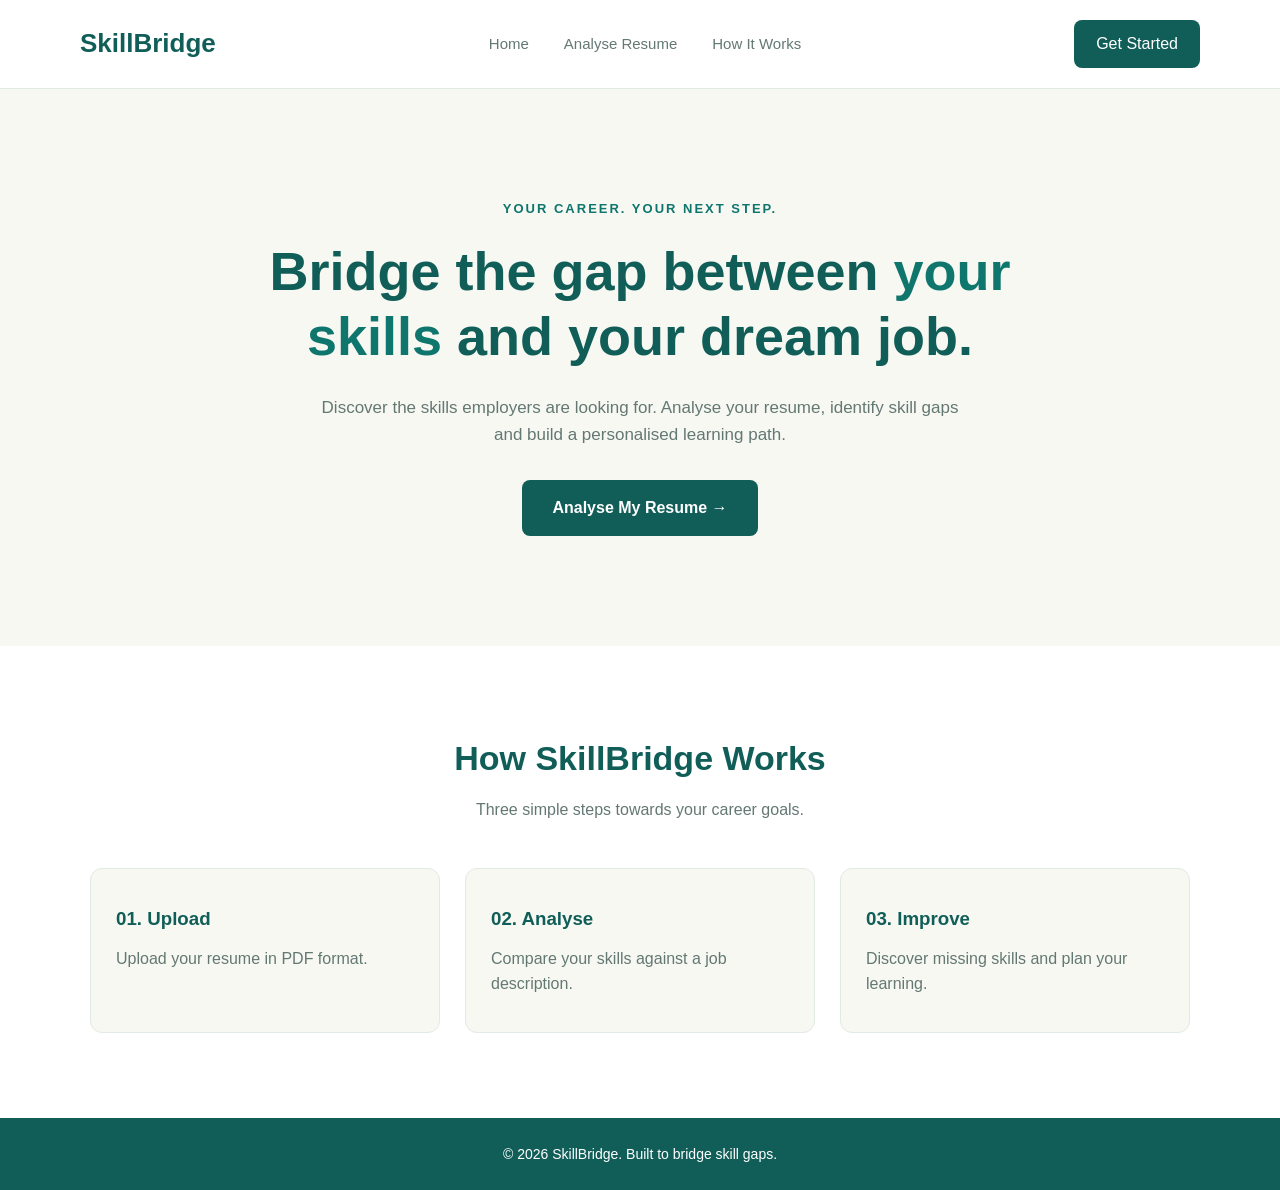
==== frontend/index.html @ 66eb1c4d "Done the Prototype" ====
<!DOCTYPE html>
<html lang="en">

<head>
    <meta charset="UTF-8">
    <meta name="viewport" content="width=device-width, initial-scale=1.0">

    <title>SkillBridge | Bridge the Skill Gap</title>

    <link rel="stylesheet" href="css/style.css">
</head>

<body>

    <!-- Navigation Bar -->
    <header>
        <nav class="navbar">

            <a href="index.html" class="logo">
                SkillBridge
            </a>

            <ul class="nav-links">
                <li><a href="index.html">Home</a></li>
                <li><a href="pages/analyze.html">Analyse Resume</a></li>
                <li><a href="#how-it-works">How It Works</a></li>
            </ul>

            <a href="pages/analyze.html" class="nav-button">
                Get Started
            </a>

        </nav>
    </header>


    <!-- Hero Section -->
    <main>

        <section class="hero">

            <div class="hero-content">

                <p class="hero-tag">
                    YOUR CAREER. YOUR NEXT STEP.
                </p>

                <h1>
                    Bridge the gap between
                    <span>your skills</span>
                    and your dream job.
                </h1>

                <p class="hero-description">
                    Discover the skills employers are looking for.
                    Analyse your resume, identify skill gaps and
                    build a personalised learning path.
                </p>

                <a href="pages/analyze.html" class="primary-button">
                    Analyse My Resume →
                </a>

            </div>

        </section>


        <!-- How It Works -->
        <section class="how-it-works" id="how-it-works">

            <h2>How SkillBridge Works</h2>

            <p>Three simple steps towards your career goals.</p>

            <div class="steps">

                <div class="step-card">
                    <h3>01. Upload</h3>
                    <p>Upload your resume in PDF format.</p>
                </div>

                <div class="step-card">
                    <h3>02. Analyse</h3>
                    <p>Compare your skills against a job description.</p>
                </div>

                <div class="step-card">
                    <h3>03. Improve</h3>
                    <p>Discover missing skills and plan your learning.</p>
                </div>

            </div>

        </section>

    </main>


    <!-- Footer -->
    <footer>
        <p>© 2026 SkillBridge. Built to bridge skill gaps.</p>
    </footer>

</body>
</html>
---- frontend/css/style.css ----
/* =================================
   SKILLBRIDGE - GLOBAL DESIGN
================================= */

/* 1. Colour Palette */

:root {
    --primary: #115E59;
    --secondary: #0F766E;
    --accent: #D1FAE5;

    --background: #F7F8F2;
    --white: #FFFFFF;

    --text-dark: #183B36;
    --text-muted: #647873;

    --border: #E2EAE5;
}


/* 2. Basic Reset */

* {
    margin: 0;
    padding: 0;
    box-sizing: border-box;
}

html {
    scroll-behavior: smooth;
}

body {
    font-family: Arial, sans-serif;
    background-color: var(--background);
    color: var(--text-dark);
    line-height: 1.6;
}


/* 3. Navigation Bar */

header {
    background-color: var(--white);
    border-bottom: 1px solid var(--border);
}

.navbar {
    max-width: 1200px;
    margin: auto;
    padding: 20px 40px;

    display: flex;
    justify-content: space-between;
    align-items: center;
}

.logo {
    font-size: 26px;
    font-weight: bold;
    color: var(--primary);
    text-decoration: none;
}

.nav-links {
    display: flex;
    gap: 35px;
    list-style: none;
}

.nav-links a {
    text-decoration: none;
    color: var(--text-muted);
    font-size: 15px;
    transition: color 0.3s;
}

.nav-links a:hover {
    color: var(--secondary);
}

.nav-button {
    background-color: var(--primary);
    color: var(--white);
    padding: 11px 22px;
    border-radius: 8px;
    text-decoration: none;
    transition: background-color 0.3s;
}

.nav-button:hover {
    background-color: var(--secondary);
}


/* 4. Hero Section */

.hero {
    max-width: 1200px;
    margin: auto;
    padding: 110px 40px;
    text-align: center;
}

.hero-content {
    max-width: 800px;
    margin: auto;
}

.hero-tag {
    color: var(--secondary);
    font-size: 13px;
    font-weight: bold;
    letter-spacing: 2px;
    margin-bottom: 20px;
}

.hero h1 {
    font-size: 54px;
    line-height: 1.2;
    margin-bottom: 25px;
    color: var(--primary);
}

.hero h1 span {
    color: var(--secondary);
}

.hero-description {
    max-width: 650px;
    margin: 0 auto 32px;
    color: var(--text-muted);
    font-size: 17px;
}

.primary-button {
    display: inline-block;
    background-color: var(--primary);
    color: var(--white);
    padding: 15px 30px;
    border-radius: 8px;
    text-decoration: none;
    font-weight: bold;
    transition: 0.3s;
}

.primary-button:hover {
    background-color: var(--secondary);
    transform: translateY(-2px);
}


/* 5. How It Works */

.how-it-works {
    background-color: var(--white);
    padding: 85px 40px;
    text-align: center;
}

.how-it-works h2 {
    color: var(--primary);
    font-size: 34px;
    margin-bottom: 12px;
}

.how-it-works > p {
    color: var(--text-muted);
    margin-bottom: 45px;
}

.steps {
    max-width: 1100px;
    margin: auto;

    display: grid;
    grid-template-columns: repeat(3, 1fr);
    gap: 25px;
}

.step-card {
    padding: 35px 25px;
    background-color: var(--background);
    border: 1px solid var(--border);
    border-radius: 12px;
    text-align: left;
    transition: 0.3s;
}

.step-card:hover {
    transform: translateY(-5px);
    border-color: var(--secondary);
}

.step-card h3 {
    color: var(--primary);
    margin-bottom: 12px;
}

.step-card p {
    color: var(--text-muted);
}


/* 6. Footer */

footer {
    background-color: var(--primary);
    color: var(--white);
    text-align: center;
    padding: 25px;
    font-size: 14px;
}


/* 7. Responsive Design */

@media (max-width: 768px) {

    .navbar {
        padding: 18px 20px;
        flex-wrap: wrap;
        gap: 15px;
    }

    .nav-links {
        gap: 15px;
        flex-wrap: wrap;
    }

    .nav-button {
        display: none;
    }

    .hero {
        padding: 75px 20px;
    }

    .hero h1 {
        font-size: 38px;
    }

    .steps {
        grid-template-columns: 1fr;
    }

    .how-it-works {
        padding: 60px 20px;
    }

}
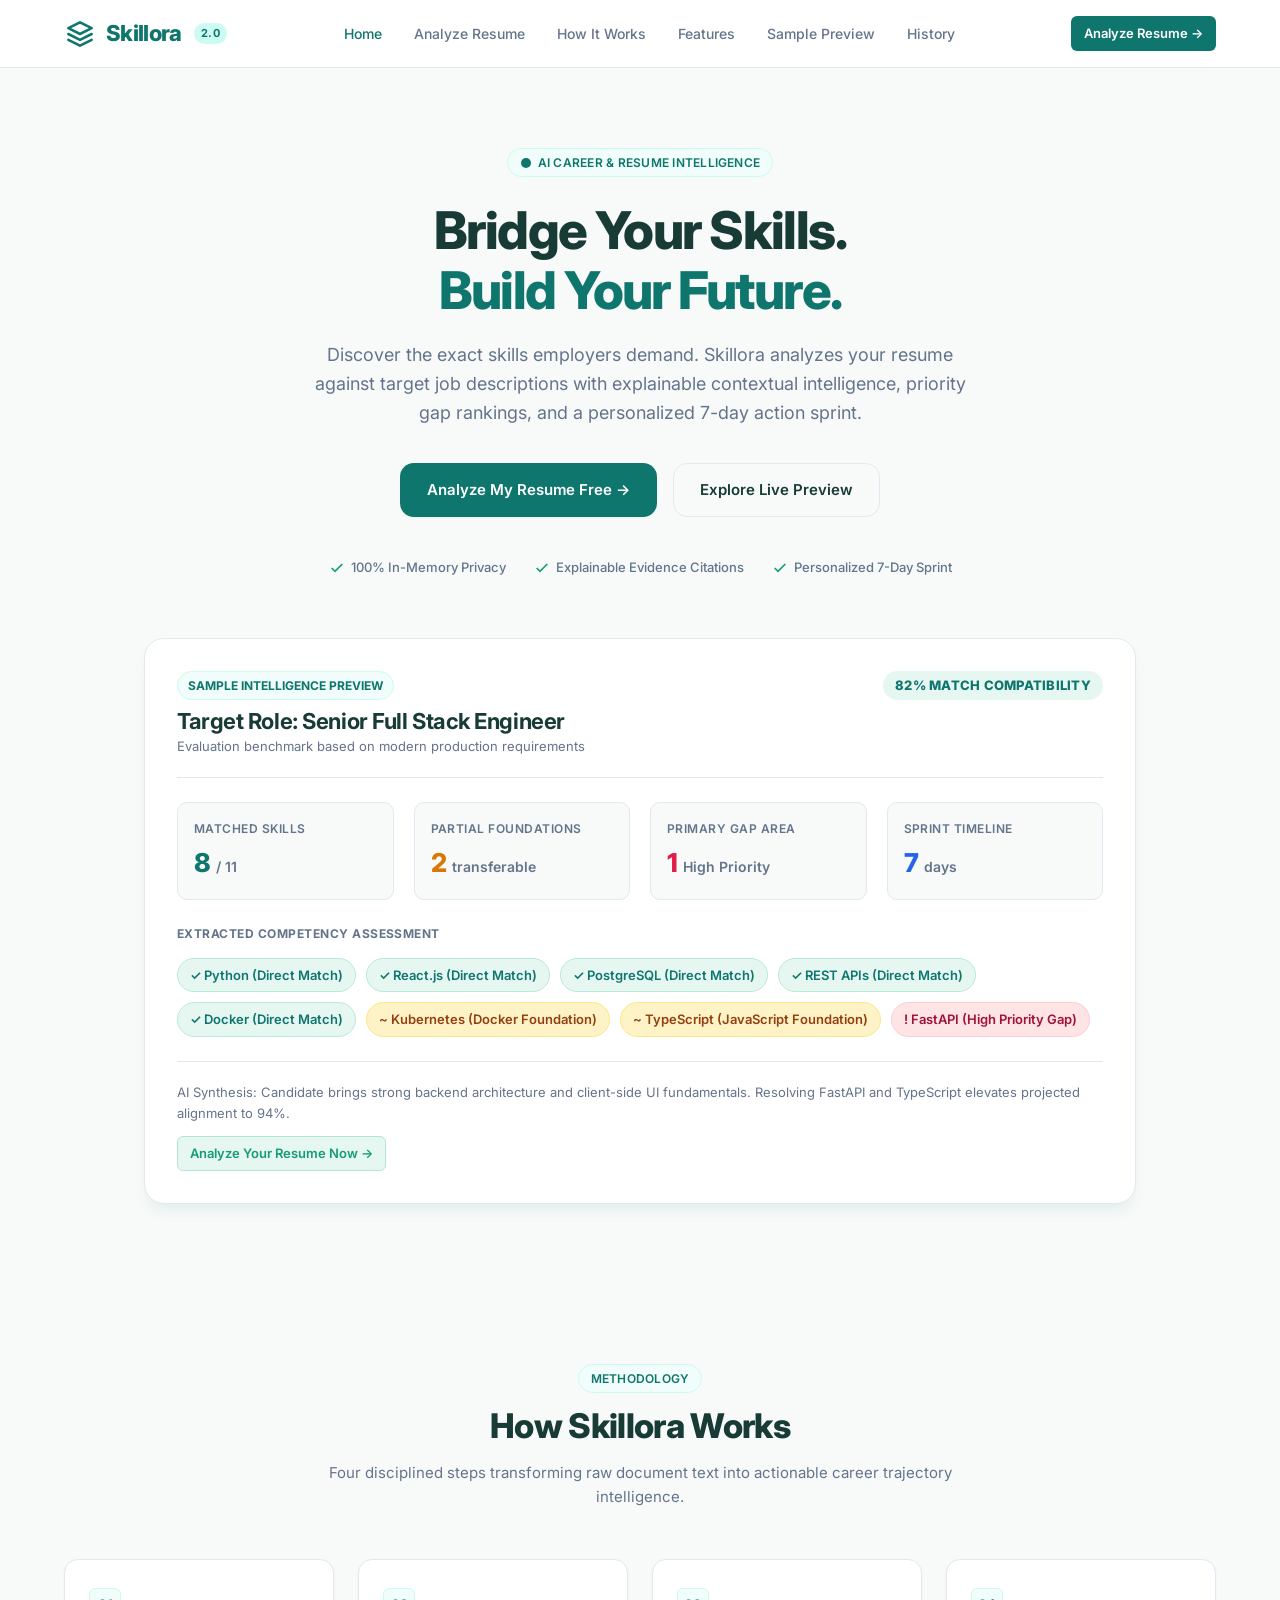
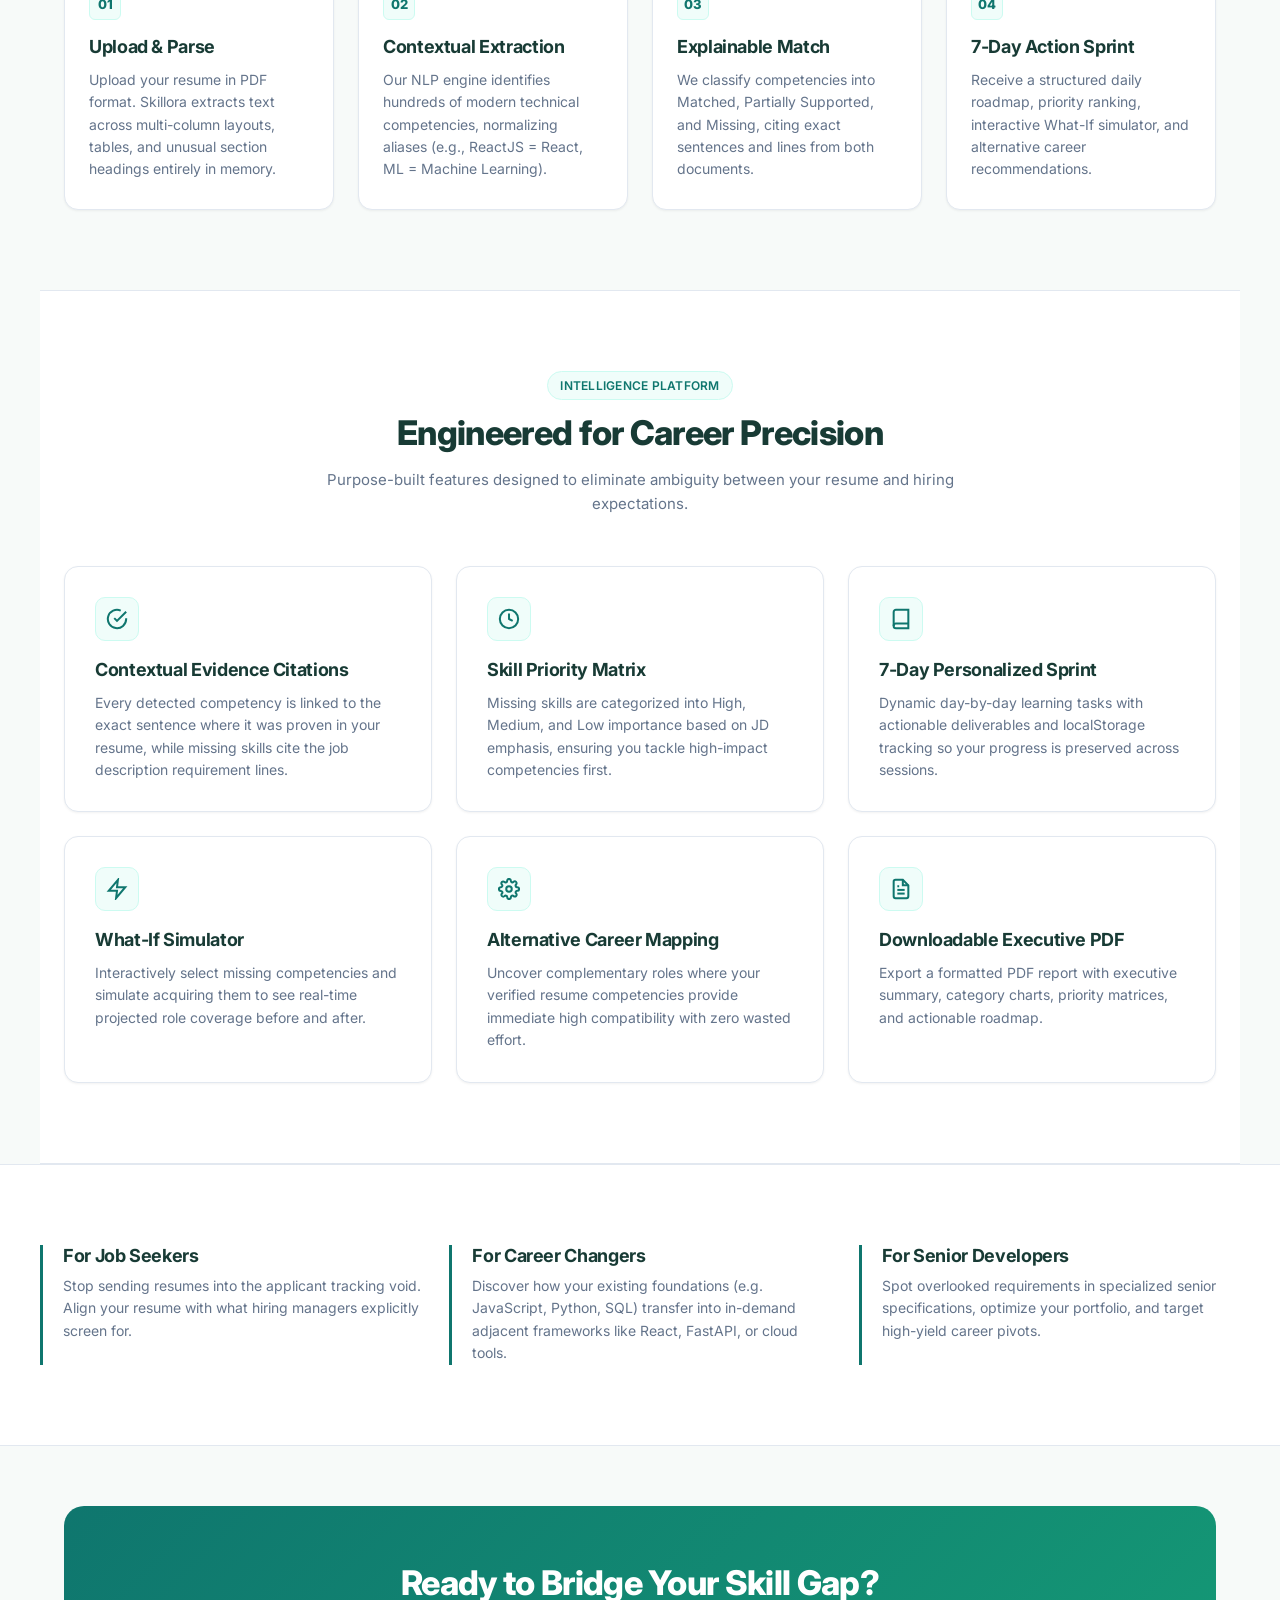
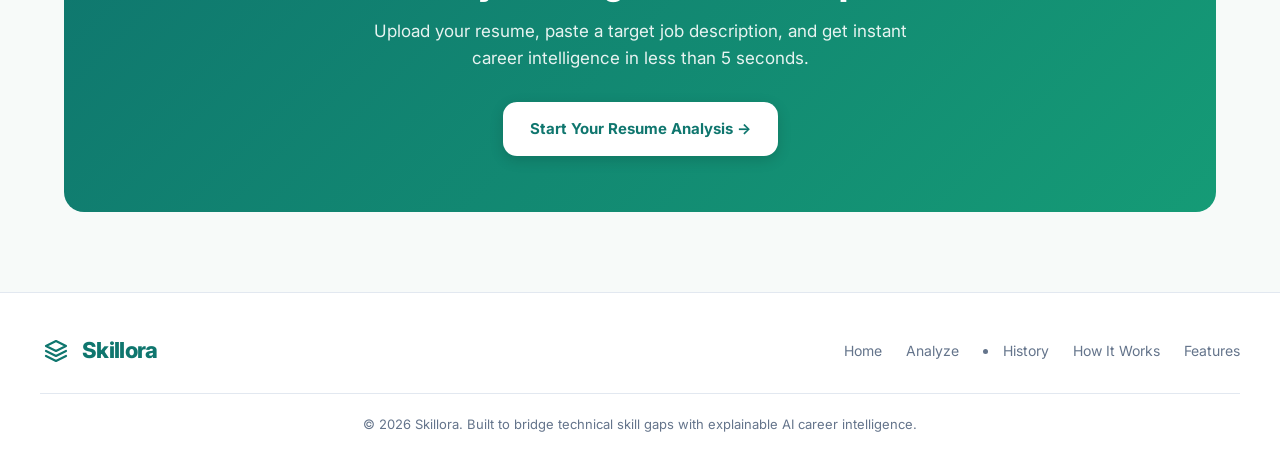
==== commit c7c118ad: "Made the website look professional" ====
--- a/frontend/index.html
+++ b/frontend/index.html
@@ -1,108 +1,307 @@
-
 <!DOCTYPE html>
 <html lang="en">
-
 <head>
     <meta charset="UTF-8">
     <meta name="viewport" content="width=device-width, initial-scale=1.0">
-
-    <title>SkillBridge | Bridge the Skill Gap</title>
-
+    <title>Skillora | Bridge Your Skills. Build Your Future.</title>
+    <meta name="description" content="AI-powered resume analysis, explainable skill gap discovery, and 7-day personalized sprint roadmaps.">
     <link rel="stylesheet" href="css/style.css">
+    <link rel="icon" href="data:image/svg+xml,<svg xmlns='http://www.w3.org/2000/svg' viewBox='0 0 24 24' fill='%230F766E'><path d='M12 2L2 7l10 5 10-5-10-5zM2 17l10 5 10-5M2 12l10 5 10-5'/></svg>">
 </head>
-
 <body>
 
-    <!-- Navigation Bar -->
-    <header>
+    <!-- Sticky Navigation Bar -->
+    <header class="app-header">
         <nav class="navbar">
-
-            <a href="index.html" class="logo">
-                SkillBridge
+            <a href="index.html" class="brand-logo">
+                <span class="brand-icon">
+                    <svg width="28" height="28" viewBox="0 0 24 24" fill="none" stroke="currentColor" stroke-width="2.2" stroke-linecap="round" stroke-linejoin="round">
+                        <polygon points="12 2 2 7 12 12 22 7 12 2"></polygon>
+                        <polyline points="2 17 12 22 22 17"></polyline>
+                        <polyline points="2 12 12 17 22 12"></polyline>
+                    </svg>
+                </span>
+                Skillora
+                <span class="brand-badge">2.0</span>
             </a>
 
             <ul class="nav-links">
-                <li><a href="index.html">Home</a></li>
-                <li><a href="pages/analyze.html">Analyse Resume</a></li>
+                <li><a href="index.html" class="active">Home</a></li>
+                <li><a href="pages/analyze.html">Analyze Resume</a></li>
                 <li><a href="#how-it-works">How It Works</a></li>
+                <li><a href="#features">Features</a></li>
+                <li><a href="#preview">Sample Preview</a></li>
+                <li><a href="pages/history.html">History</a></li>
             </ul>
 
-            <a href="pages/analyze.html" class="nav-button">
-                Get Started
-            </a>
-
+            <div class="nav-actions">
+                <a href="pages/analyze.html" class="btn btn-primary btn-sm">
+                    Analyze Resume →
+                </a>
+            </div>
         </nav>
     </header>
 
-
-    <!-- Hero Section -->
     <main>
-
+        <!-- Hero Section -->
         <section class="hero">
-
-            <div class="hero-content">
-
-                <p class="hero-tag">
-                    YOUR CAREER. YOUR NEXT STEP.
+            <div class="hero-inner">
+                <div class="hero-pill">
+                    <span class="tag-pill tag-primary">
+                        <svg width="12" height="12" viewBox="0 0 24 24" fill="currentColor">
+                            <circle cx="12" cy="12" r="10"></circle>
+                        </svg>
+                        AI CAREER &amp; RESUME INTELLIGENCE
+                    </span>
+                </div>
+
+                <h1>
+                    Bridge Your Skills.<br>
+                    <span class="highlight">Build Your Future.</span>
+                </h1>
+
+                <p class="hero-description">
+                    Discover the exact skills employers demand. Skillora analyzes your resume against target job descriptions with explainable contextual intelligence, priority gap rankings, and a personalized 7-day action sprint.
                 </p>
 
-                <h1>
-                    Bridge the gap between
-                    <span>your skills</span>
-                    and your dream job.
-                </h1>
-
-                <p class="hero-description">
-                    Discover the skills employers are looking for.
-                    Analyse your resume, identify skill gaps and
-                    build a personalised learning path.
-                </p>
-
-                <a href="pages/analyze.html" class="primary-button">
-                    Analyse My Resume →
+                <div class="hero-cta">
+                    <a href="pages/analyze.html" class="btn btn-primary btn-lg">
+                        Analyze My Resume Free →
+                    </a>
+                    <a href="#preview" class="btn btn-outline btn-lg">
+                        Explore Live Preview
+                    </a>
+                </div>
+
+                <div class="hero-trust-bar">
+                    <div class="hero-trust-item">
+                        <svg width="16" height="16" viewBox="0 0 24 24" fill="none" stroke="currentColor" stroke-width="2.5"><polyline points="20 6 9 17 4 12"></polyline></svg>
+                        100% In-Memory Privacy
+                    </div>
+                    <div class="hero-trust-item">
+                        <svg width="16" height="16" viewBox="0 0 24 24" fill="none" stroke="currentColor" stroke-width="2.5"><polyline points="20 6 9 17 4 12"></polyline></svg>
+                        Explainable Evidence Citations
+                    </div>
+                    <div class="hero-trust-item">
+                        <svg width="16" height="16" viewBox="0 0 24 24" fill="none" stroke="currentColor" stroke-width="2.5"><polyline points="20 6 9 17 4 12"></polyline></svg>
+                        Personalized 7-Day Sprint
+                    </div>
+                </div>
+            </div>
+        </section>
+
+        <!-- Sample Analysis Preview Section -->
+        <section class="preview-showcase" id="preview">
+            <div class="preview-card">
+                <div class="preview-header">
+                    <div>
+                        <div class="preview-badge">SAMPLE INTELLIGENCE PREVIEW</div>
+                        <h3 style="font-size: 22px; margin-top: 8px;">Target Role: Senior Full Stack Engineer</h3>
+                        <p style="font-size: 13px; margin: 0;">Evaluation benchmark based on modern production requirements</p>
+                    </div>
+                    <div style="text-align: right;">
+                        <span class="tag-pill" style="background: #E6F7F2; color: #0F766E; font-weight: 800; font-size: 13px;">
+                            82% MATCH COMPATIBILITY
+                        </span>
+                    </div>
+                </div>
+
+                <div class="preview-metrics">
+                    <div class="preview-stat-card">
+                        <div class="label">Matched Skills</div>
+                        <div class="val" style="color: #0F766E;">8 <span style="font-size: 14px; font-weight: 600; color: #64748B;">/ 11</span></div>
+                    </div>
+                    <div class="preview-stat-card">
+                        <div class="label">Partial Foundations</div>
+                        <div class="val" style="color: #D97706;">2 <span style="font-size: 14px; font-weight: 600; color: #64748B;">transferable</span></div>
+                    </div>
+                    <div class="preview-stat-card">
+                        <div class="label">Primary Gap Area</div>
+                        <div class="val" style="color: #E11D48;">1 <span style="font-size: 14px; font-weight: 600; color: #64748B;">High Priority</span></div>
+                    </div>
+                    <div class="preview-stat-card">
+                        <div class="label">Sprint Timeline</div>
+                        <div class="val" style="color: #2563EB;">7 <span style="font-size: 14px; font-weight: 600; color: #64748B;">days</span></div>
+                    </div>
+                </div>
+
+                <div>
+                    <div style="font-size: 12px; font-weight: 700; color: #64748B; text-transform: uppercase; letter-spacing: 0.04em;">
+                        Extracted Competency Assessment
+                    </div>
+                    <div class="preview-tags-row">
+                        <span class="skill-chip chip-matched">✓ Python (Direct Match)</span>
+                        <span class="skill-chip chip-matched">✓ React.js (Direct Match)</span>
+                        <span class="skill-chip chip-matched">✓ PostgreSQL (Direct Match)</span>
+                        <span class="skill-chip chip-matched">✓ REST APIs (Direct Match)</span>
+                        <span class="skill-chip chip-matched">✓ Docker (Direct Match)</span>
+                        <span class="skill-chip chip-partial">~ Kubernetes (Docker Foundation)</span>
+                        <span class="skill-chip chip-partial">~ TypeScript (JavaScript Foundation)</span>
+                        <span class="skill-chip chip-missing">! FastAPI (High Priority Gap)</span>
+                    </div>
+                </div>
+
+                <div style="margin-top: 24px; padding-top: 20px; border-top: 1px solid #E2E8F0; display: flex; justify-content: space-between; align-items: center; flex-wrap: wrap; gap: 12px;">
+                    <p style="font-size: 13px; margin: 0; color: #64748B;">
+                        AI Synthesis: Candidate brings strong backend architecture and client-side UI fundamentals. Resolving FastAPI and TypeScript elevates projected alignment to 94%.
+                    </p>
+                    <a href="pages/analyze.html" class="btn btn-secondary btn-sm">
+                        Analyze Your Resume Now →
+                    </a>
+                </div>
+            </div>
+        </section>
+
+        <!-- How It Works Section -->
+        <section class="section-wrapper" id="how-it-works">
+            <div class="section-head">
+                <span class="tag-pill tag-primary">METHODOLOGY</span>
+                <h2>How Skillora Works</h2>
+                <p>Four disciplined steps transforming raw document text into actionable career trajectory intelligence.</p>
+            </div>
+
+            <div class="steps-grid">
+                <div class="step-box">
+                    <div class="step-number">01</div>
+                    <h3>Upload &amp; Parse</h3>
+                    <p>Upload your resume in PDF format. Skillora extracts text across multi-column layouts, tables, and unusual section headings entirely in memory.</p>
+                </div>
+
+                <div class="step-box">
+                    <div class="step-number">02</div>
+                    <h3>Contextual Extraction</h3>
+                    <p>Our NLP engine identifies hundreds of modern technical competencies, normalizing aliases (e.g., ReactJS = React, ML = Machine Learning).</p>
+                </div>
+
+                <div class="step-box">
+                    <div class="step-number">03</div>
+                    <h3>Explainable Match</h3>
+                    <p>We classify competencies into Matched, Partially Supported, and Missing, citing exact sentences and lines from both documents.</p>
+                </div>
+
+                <div class="step-box">
+                    <div class="step-number">04</div>
+                    <h3>7-Day Action Sprint</h3>
+                    <p>Receive a structured daily roadmap, priority ranking, interactive What-If simulator, and alternative career recommendations.</p>
+                </div>
+            </div>
+        </section>
+
+        <!-- Features Section -->
+        <section class="section-wrapper" id="features" style="background-color: #FFFFFF; border-top: 1px solid var(--border); border-bottom: 1px solid var(--border);">
+            <div class="section-head">
+                <span class="tag-pill tag-primary">INTELLIGENCE PLATFORM</span>
+                <h2>Engineered for Career Precision</h2>
+                <p>Purpose-built features designed to eliminate ambiguity between your resume and hiring expectations.</p>
+            </div>
+
+            <div class="features-grid">
+                <div class="feature-card">
+                    <div class="feature-icon-box">
+                        <svg width="22" height="22" viewBox="0 0 24 24" fill="none" stroke="currentColor" stroke-width="2.2"><path d="M22 11.08V12a10 10 0 1 1-5.93-9.14"></path><polyline points="22 4 12 14.01 9 11.01"></polyline></svg>
+                    </div>
+                    <h3>Contextual Evidence Citations</h3>
+                    <p>Every detected competency is linked to the exact sentence where it was proven in your resume, while missing skills cite the job description requirement lines.</p>
+                </div>
+
+                <div class="feature-card">
+                    <div class="feature-icon-box">
+                        <svg width="22" height="22" viewBox="0 0 24 24" fill="none" stroke="currentColor" stroke-width="2.2"><circle cx="12" cy="12" r="10"></circle><polyline points="12 6 12 12 16 14"></polyline></svg>
+                    </div>
+                    <h3>Skill Priority Matrix</h3>
+                    <p>Missing skills are categorized into High, Medium, and Low importance based on JD emphasis, ensuring you tackle high-impact competencies first.</p>
+                </div>
+
+                <div class="feature-card">
+                    <div class="feature-icon-box">
+                        <svg width="22" height="22" viewBox="0 0 24 24" fill="none" stroke="currentColor" stroke-width="2.2"><path d="M4 19.5A2.5 2.5 0 0 1 6.5 17H20"></path><path d="M6.5 2H20v20H6.5A2.5 2.5 0 0 1 4 19.5v-15A2.5 2.5 0 0 1 6.5 2z"></path></svg>
+                    </div>
+                    <h3>7-Day Personalized Sprint</h3>
+                    <p>Dynamic day-by-day learning tasks with actionable deliverables and localStorage tracking so your progress is preserved across sessions.</p>
+                </div>
+
+                <div class="feature-card">
+                    <div class="feature-icon-box">
+                        <svg width="22" height="22" viewBox="0 0 24 24" fill="none" stroke="currentColor" stroke-width="2.2"><polygon points="13 2 3 14 12 14 11 22 21 10 12 10 13 2"></polygon></svg>
+                    </div>
+                    <h3>What-If Simulator</h3>
+                    <p>Interactively select missing competencies and simulate acquiring them to see real-time projected role coverage before and after.</p>
+                </div>
+
+                <div class="feature-card">
+                    <div class="feature-icon-box">
+                        <svg width="22" height="22" viewBox="0 0 24 24" fill="none" stroke="currentColor" stroke-width="2.2"><circle cx="12" cy="12" r="3"></circle><path d="M19.4 15a1.65 1.65 0 0 0 .33 1.82l.06.06a2 2 0 0 1 0 2.83 2 2 0 0 1-2.83 0l-.06-.06a1.65 1.65 0 0 0-1.82-.33 1.65 1.65 0 0 0-1 1.51V21a2 2 0 0 1-2 2 2 2 0 0 1-2-2v-.09A1.65 1.65 0 0 0 9 19.4a1.65 1.65 0 0 0-1.82.33l-.06.06a2 2 0 0 1-2.83 0 2 2 0 0 1 0-2.83l.06-.06a1.65 1.65 0 0 0 .33-1.82 1.65 1.65 0 0 0-1.51-1H3a2 2 0 0 1-2-2 2 2 0 0 1 2-2h.09A1.65 1.65 0 0 0 4.6 9a1.65 1.65 0 0 0-.33-1.82l-.06-.06a2 2 0 0 1 0-2.83 2 2 0 0 1 2.83 0l.06.06a1.65 1.65 0 0 0 1.82.33H9a1.65 1.65 0 0 0 1-1.51V3a2 2 0 0 1 2-2 2 2 0 0 1 2 2v.09a1.65 1.65 0 0 0 1 1.51 1.65 1.65 0 0 0 1.82-.33l.06-.06a2 2 0 0 1 2.83 0 2 2 0 0 1 0 2.83l-.06.06a1.65 1.65 0 0 0-.33 1.82V9a1.65 1.65 0 0 0 1.51 1H21a2 2 0 0 1 2 2 2 2 0 0 1-2 2h-.09a1.65 1.65 0 0 0-1.51 1z"></path></svg>
+                    </div>
+                    <h3>Alternative Career Mapping</h3>
+                    <p>Uncover complementary roles where your verified resume competencies provide immediate high compatibility with zero wasted effort.</p>
+                </div>
+
+                <div class="feature-card">
+                    <div class="feature-icon-box">
+                        <svg width="22" height="22" viewBox="0 0 24 24" fill="none" stroke="currentColor" stroke-width="2.2"><path d="M14 2H6a2 2 0 0 0-2 2v16a2 2 0 0 0 2 2h12a2 2 0 0 0 2-2V8z"></path><polyline points="14 2 14 8 20 8"></polyline><line x1="16" y1="13" x2="8" y2="13"></line><line x1="16" y1="17" x2="8" y2="17"></line><polyline points="10 9 9 9 8 9"></polyline></svg>
+                    </div>
+                    <h3>Downloadable Executive PDF</h3>
+                    <p>Export a formatted PDF report with executive summary, category charts, priority matrices, and actionable roadmap.</p>
+                </div>
+            </div>
+        </section>
+
+        <!-- Benefits Section -->
+        <section class="benefits-section">
+            <div class="benefits-grid">
+                <div class="benefit-item">
+                    <h4>For Job Seekers</h4>
+                    <p>Stop sending resumes into the applicant tracking void. Align your resume with what hiring managers explicitly screen for.</p>
+                </div>
+                <div class="benefit-item">
+                    <h4>For Career Changers</h4>
+                    <p>Discover how your existing foundations (e.g. JavaScript, Python, SQL) transfer into in-demand adjacent frameworks like React, FastAPI, or cloud tools.</p>
+                </div>
+                <div class="benefit-item">
+                    <h4>For Senior Developers</h4>
+                    <p>Spot overlooked requirements in specialized senior specifications, optimize your portfolio, and target high-yield career pivots.</p>
+                </div>
+            </div>
+        </section>
+
+        <!-- CTA Banner -->
+        <section class="cta-banner">
+            <div class="cta-banner-inner">
+                <h2>Ready to Bridge Your Skill Gap?</h2>
+                <p>Upload your resume, paste a target job description, and get instant career intelligence in less than 5 seconds.</p>
+                <a href="pages/analyze.html" class="btn btn-white btn-lg">
+                    Start Your Resume Analysis →
                 </a>
-
-            </div>
-
-        </section>
-
-
-        <!-- How It Works -->
-        <section class="how-it-works" id="how-it-works">
-
-            <h2>How SkillBridge Works</h2>
-
-            <p>Three simple steps towards your career goals.</p>
-
-            <div class="steps">
-
-                <div class="step-card">
-                    <h3>01. Upload</h3>
-                    <p>Upload your resume in PDF format.</p>
-                </div>
-
-                <div class="step-card">
-                    <h3>02. Analyse</h3>
-                    <p>Compare your skills against a job description.</p>
-                </div>
-
-                <div class="step-card">
-                    <h3>03. Improve</h3>
-                    <p>Discover missing skills and plan your learning.</p>
-                </div>
-
-            </div>
-
-        </section>
-
+            </div>
+        </section>
     </main>
 
-
     <!-- Footer -->
-    <footer>
-        <p>© 2026 SkillBridge. Built to bridge skill gaps.</p>
+    <footer class="app-footer">
+        <div class="footer-inner">
+            <div class="brand-logo">
+                <span class="brand-icon">
+                    <svg width="24" height="24" viewBox="0 0 24 24" fill="none" stroke="currentColor" stroke-width="2.2" stroke-linecap="round" stroke-linejoin="round">
+                        <polygon points="12 2 2 7 12 12 22 7 12 2"></polygon>
+                        <polyline points="2 17 12 22 22 17"></polyline>
+                        <polyline points="2 12 12 17 22 12"></polyline>
+                    </svg>
+                </span>
+                Skillora
+            </div>
+
+            <div style="font-size: 14px; color: var(--text-muted); display: flex; gap: 24px;">
+                <a href="index.html">Home</a>
+                <a href="pages/analyze.html">Analyze</a>
+                <li><a href="pages/history.html">History</a></li>
+                <a href="#how-it-works">How It Works</a>
+                <a href="#features">Features</a>
+            </div>
+        </div>
+        <p class="footer-copy">
+            © 2026 Skillora. Built to bridge technical skill gaps with explainable AI career intelligence.
+        </p>
     </footer>
 
 </body>
 </html>
-
--- a/frontend/css/style.css
+++ b/frontend/css/style.css
@@ -1,28 +1,68 @@
-
-/* =================================
-   SKILLBRIDGE - GLOBAL DESIGN
-================================= */
-
-/* 1. Colour Palette */
+/* ==========================================================================
+   SKILLORA - GLOBAL DESIGN SYSTEM
+   Direction: Minimal Premium SaaS
+   Palette:
+     Primary:    #0F766E (Deep Emerald / Teal)
+     Secondary:  #159B76 (Emerald Green)
+     Background: #F7FAF9 (Soft Warm Tinted Light)
+     Cards:      #FFFFFF (Pure White)
+     Main Text:  #183B35 (Deep Charcoal Forest)
+     Muted Text: #64748B (Slate Grey)
+     Borders:    #E2E8F0 (Subtle Neutral Slate)
+   ========================================================================== */
+
+@import url('https://fonts.googleapis.com/css2?family=Inter:wght@300;400;500;600;700;800&display=swap');
 
 :root {
-    --primary: #115E59;
-    --secondary: #0F766E;
-    --accent: #D1FAE5;
-
-    --background: #F7F8F2;
-    --white: #FFFFFF;
-
-    --text-dark: #183B36;
-    --text-muted: #647873;
-
-    --border: #E2EAE5;
-}
-
-
-/* 2. Basic Reset */
-
-* {
+    --primary: #0F766E;
+    --primary-hover: #0d665f;
+    --primary-light: #F0FDFA;
+    --primary-subtle: #CCFBF1;
+    --secondary: #159B76;
+    --secondary-hover: #118162;
+    --secondary-light: #E6F7F2;
+
+    --bg: #F7FAF9;
+    --card-bg: #FFFFFF;
+    --card-hover: #FBFDFD;
+
+    --text-main: #183B35;
+    --text-muted: #64748B;
+    --text-subtle: #94A3B8;
+
+    --border: #E2E8F0;
+    --border-focus: #0F766E;
+
+    /* Semantic accents */
+    --accent-amber: #D97706;
+    --accent-amber-light: #FEF3C7;
+    --accent-amber-text: #92400E;
+
+    --accent-rose: #E11D48;
+    --accent-rose-light: #FFE4E6;
+    --accent-rose-text: #9F1239;
+
+    --accent-blue: #2563EB;
+    --accent-blue-light: #EFF6FF;
+    --accent-blue-text: #1E40AF;
+
+    /* Elevation & radii */
+    --radius-sm: 6px;
+    --radius-md: 10px;
+    --radius-lg: 14px;
+    --radius-xl: 20px;
+    --radius-full: 9999px;
+
+    --shadow-sm: 0 1px 2px 0 rgba(15, 118, 110, 0.05);
+    --shadow-md: 0 4px 6px -1px rgba(15, 118, 110, 0.06), 0 2px 4px -2px rgba(15, 118, 110, 0.04);
+    --shadow-lg: 0 10px 15px -3px rgba(15, 118, 110, 0.07), 0 4px 6px -4px rgba(15, 118, 110, 0.04);
+    --shadow-card: 0 1px 3px rgba(0, 0, 0, 0.04), 0 1px 2px rgba(0, 0, 0, 0.02);
+
+    --transition: all 0.2s cubic-bezier(0.16, 1, 0.3, 1);
+}
+
+/* Base Reset */
+*, *::before, *::after {
     margin: 0;
     padding: 0;
     box-sizing: border-box;
@@ -30,224 +70,658 @@
 
 html {
     scroll-behavior: smooth;
+    -webkit-font-smoothing: antialiased;
+    -moz-osx-font-smoothing: grayscale;
 }
 
 body {
-    font-family: Arial, sans-serif;
-    background-color: var(--background);
-    color: var(--text-dark);
+    font-family: 'Inter', -apple-system, BlinkMacSystemFont, 'Segoe UI', Roboto, Helvetica, Arial, sans-serif;
+    background-color: var(--bg);
+    color: var(--text-main);
     line-height: 1.6;
-}
-
-
-/* 3. Navigation Bar */
-
-header {
-    background-color: var(--white);
+    min-height: 100vh;
+    display: flex;
+    flex-direction: column;
+}
+
+/* Typography Helpers */
+h1, h2, h3, h4, h5, h6 {
+    color: var(--text-main);
+    font-weight: 700;
+    line-height: 1.25;
+    letter-spacing: -0.02em;
+}
+
+p {
+    color: var(--text-muted);
+    font-size: 15px;
+    line-height: 1.6;
+}
+
+a {
+    color: inherit;
+    text-decoration: none;
+    transition: var(--transition);
+}
+
+/* Navigation Bar */
+header.app-header {
+    background-color: var(--card-bg);
     border-bottom: 1px solid var(--border);
+    position: sticky;
+    top: 0;
+    z-index: 100;
+    backdrop-filter: blur(8px);
+    background-color: rgba(255, 255, 255, 0.95);
 }
 
 .navbar {
     max-width: 1200px;
-    margin: auto;
-    padding: 20px 40px;
-
+    margin: 0 auto;
+    padding: 16px 24px;
     display: flex;
     justify-content: space-between;
     align-items: center;
 }
 
-.logo {
-    font-size: 26px;
-    font-weight: bold;
-    color: var(--primary);
+.brand-logo {
+    display: flex;
+    align-items: center;
+    gap: 10px;
+    font-size: 22px;
+    font-weight: 800;
+    color: var(--primary);
+    letter-spacing: -0.03em;
+}
+
+.brand-icon {
+    width: 32px;
+    height: 32px;
+    color: var(--primary);
+    display: flex;
+    align-items: center;
+    justify-content: center;
+}
+
+.brand-badge {
+    font-size: 11px;
+    font-weight: 700;
+    background-color: var(--primary-subtle);
+    color: var(--primary);
+    padding: 2px 7px;
+    border-radius: var(--radius-full);
+    margin-left: 2px;
+    letter-spacing: 0.04em;
+    text-transform: uppercase;
+}
+
+.nav-links {
+    display: flex;
+    align-items: center;
+    gap: 32px;
+    list-style: none;
+}
+
+.nav-links a {
+    font-size: 14px;
+    font-weight: 500;
+    color: var(--text-muted);
+}
+
+.nav-links a:hover,
+.nav-links a.active {
+    color: var(--primary);
+}
+
+.nav-actions {
+    display: flex;
+    align-items: center;
+    gap: 12px;
+}
+
+/* Buttons */
+.btn {
+    display: inline-flex;
+    align-items: center;
+    justify-content: center;
+    gap: 8px;
+    font-size: 14px;
+    font-weight: 600;
+    padding: 10px 18px;
+    border-radius: var(--radius-md);
+    cursor: pointer;
+    transition: var(--transition);
+    border: 1px solid transparent;
     text-decoration: none;
-}
-
-.nav-links {
-    display: flex;
-    gap: 35px;
-    list-style: none;
-}
-
-.nav-links a {
-    text-decoration: none;
-    color: var(--text-muted);
+    white-space: nowrap;
+}
+
+.btn-primary {
+    background-color: var(--primary);
+    color: #FFFFFF;
+    box-shadow: var(--shadow-sm);
+}
+
+.btn-primary:hover {
+    background-color: var(--primary-hover);
+    transform: translateY(-1px);
+    box-shadow: var(--shadow-md);
+    color: #FFFFFF;
+}
+
+.btn-secondary {
+    background-color: var(--secondary-light);
+    color: var(--secondary);
+    border-color: #B2E5D4;
+}
+
+.btn-secondary:hover {
+    background-color: #D3F1E7;
+    color: var(--primary);
+}
+
+.btn-outline {
+    background-color: transparent;
+    color: var(--text-main);
+    border-color: var(--border);
+}
+
+.btn-outline:hover {
+    background-color: #F1F5F9;
+    border-color: #CBD5E1;
+}
+
+.btn-sm {
+    padding: 6px 12px;
+    font-size: 13px;
+    border-radius: var(--radius-sm);
+}
+
+.btn-lg {
+    padding: 14px 26px;
     font-size: 15px;
-    transition: color 0.3s;
-}
-
-.nav-links a:hover {
-    color: var(--secondary);
-}
-
-.nav-button {
-    background-color: var(--primary);
-    color: var(--white);
-    padding: 11px 22px;
-    border-radius: 8px;
-    text-decoration: none;
-    transition: background-color 0.3s;
-}
-
-.nav-button:hover {
-    background-color: var(--secondary);
-}
-
-
-/* 4. Hero Section */
-
+    border-radius: var(--radius-lg);
+}
+
+.btn:disabled {
+    opacity: 0.6;
+    cursor: not-allowed;
+    transform: none !important;
+}
+
+/* Tag / Pill */
+.tag-pill {
+    display: inline-flex;
+    align-items: center;
+    gap: 6px;
+    padding: 4px 12px;
+    border-radius: var(--radius-full);
+    font-size: 12px;
+    font-weight: 600;
+    letter-spacing: 0.02em;
+}
+
+.tag-primary {
+    background-color: var(--primary-light);
+    color: var(--primary);
+    border: 1px solid var(--primary-subtle);
+}
+
+/* Cards */
+.card {
+    background-color: var(--card-bg);
+    border: 1px solid var(--border);
+    border-radius: var(--radius-lg);
+    padding: 24px;
+    box-shadow: var(--shadow-card);
+    transition: var(--transition);
+}
+
+.card:hover {
+    border-color: #CBD5E1;
+}
+
+/* Hero Section */
 .hero {
     max-width: 1200px;
-    margin: auto;
-    padding: 110px 40px;
+    margin: 0 auto;
+    padding: 80px 24px 60px;
     text-align: center;
 }
 
-.hero-content {
-    max-width: 800px;
-    margin: auto;
-}
-
-.hero-tag {
+.hero-inner {
+    max-width: 820px;
+    margin: 0 auto;
+}
+
+.hero-pill {
+    margin-bottom: 24px;
+}
+
+.hero h1 {
+    font-size: 52px;
+    font-weight: 800;
+    line-height: 1.15;
+    margin-bottom: 20px;
+    letter-spacing: -0.03em;
+    color: var(--text-main);
+}
+
+.hero h1 span.highlight {
+    color: var(--primary);
+    position: relative;
+    display: inline-block;
+}
+
+.hero-description {
+    font-size: 18px;
+    color: var(--text-muted);
+    max-width: 680px;
+    margin: 0 auto 36px;
+    line-height: 1.6;
+}
+
+.hero-cta {
+    display: flex;
+    align-items: center;
+    justify-content: center;
+    gap: 16px;
+    margin-bottom: 40px;
+    flex-wrap: wrap;
+}
+
+.hero-trust-bar {
+    display: flex;
+    align-items: center;
+    justify-content: center;
+    gap: 28px;
+    color: var(--text-muted);
+    font-size: 13px;
+    font-weight: 500;
+    flex-wrap: wrap;
+}
+
+.hero-trust-item {
+    display: flex;
+    align-items: center;
+    gap: 6px;
+}
+
+.hero-trust-item svg {
     color: var(--secondary);
+}
+
+/* Interactive Preview Box on Homepage */
+.preview-showcase {
+    max-width: 1040px;
+    margin: 0 auto 80px;
+    padding: 0 24px;
+}
+
+.preview-card {
+    background: var(--card-bg);
+    border: 1px solid var(--border);
+    border-radius: var(--radius-xl);
+    padding: 32px;
+    box-shadow: var(--shadow-lg);
+    text-align: left;
+}
+
+.preview-header {
+    display: flex;
+    justify-content: space-between;
+    align-items: flex-start;
+    border-bottom: 1px solid var(--border);
+    padding-bottom: 20px;
+    margin-bottom: 24px;
+    flex-wrap: wrap;
+    gap: 16px;
+}
+
+.preview-badge {
+    display: inline-flex;
+    align-items: center;
+    gap: 6px;
+    font-size: 12px;
+    font-weight: 700;
+    color: var(--primary);
+    background: var(--primary-light);
+    border: 1px solid var(--primary-subtle);
+    padding: 4px 10px;
+    border-radius: var(--radius-full);
+}
+
+.preview-metrics {
+    display: grid;
+    grid-template-columns: repeat(auto-fit, minmax(200px, 1fr));
+    gap: 20px;
+    margin-bottom: 24px;
+}
+
+.preview-stat-card {
+    background: var(--bg);
+    border: 1px solid var(--border);
+    border-radius: var(--radius-md);
+    padding: 16px;
+}
+
+.preview-stat-card .label {
+    font-size: 12px;
+    color: var(--text-muted);
+    font-weight: 600;
+    text-transform: uppercase;
+    letter-spacing: 0.04em;
+    margin-bottom: 4px;
+}
+
+.preview-stat-card .val {
+    font-size: 26px;
+    font-weight: 800;
+    color: var(--text-main);
+}
+
+.preview-tags-row {
+    display: flex;
+    flex-wrap: wrap;
+    gap: 10px;
+    margin-top: 14px;
+}
+
+.skill-chip {
+    display: inline-flex;
+    align-items: center;
+    gap: 6px;
     font-size: 13px;
-    font-weight: bold;
-    letter-spacing: 2px;
-    margin-bottom: 20px;
-}
-
-.hero h1 {
-    font-size: 54px;
-    line-height: 1.2;
-    margin-bottom: 25px;
-    color: var(--primary);
-}
-
-.hero h1 span {
-    color: var(--secondary);
-}
-
-.hero-description {
-    max-width: 650px;
-    margin: 0 auto 32px;
-    color: var(--text-muted);
-    font-size: 17px;
-}
-
-.primary-button {
-    display: inline-block;
-    background-color: var(--primary);
-    color: var(--white);
-    padding: 15px 30px;
-    border-radius: 8px;
-    text-decoration: none;
-    font-weight: bold;
-    transition: 0.3s;
-}
-
-.primary-button:hover {
-    background-color: var(--secondary);
-    transform: translateY(-2px);
-}
-
-
-/* 5. How It Works */
-
-.how-it-works {
-    background-color: var(--white);
-    padding: 85px 40px;
+    font-weight: 600;
+    padding: 6px 12px;
+    border-radius: var(--radius-full);
+}
+
+.skill-chip.chip-matched {
+    background-color: var(--secondary-light);
+    color: var(--primary);
+    border: 1px solid #B8EAD9;
+}
+
+.skill-chip.chip-partial {
+    background-color: var(--accent-amber-light);
+    color: var(--accent-amber-text);
+    border: 1px solid #FDE68A;
+}
+
+.skill-chip.chip-missing {
+    background-color: var(--accent-rose-light);
+    color: var(--accent-rose-text);
+    border: 1px solid #FECDD3;
+}
+
+/* How It Works Section */
+.section-wrapper {
+    max-width: 1200px;
+    margin: 0 auto;
+    padding: 80px 24px;
+}
+
+.section-head {
     text-align: center;
-}
-
-.how-it-works h2 {
-    color: var(--primary);
+    max-width: 640px;
+    margin: 0 auto 50px;
+}
+
+.section-head .tag-pill {
+    margin-bottom: 12px;
+}
+
+.section-head h2 {
     font-size: 34px;
-    margin-bottom: 12px;
-}
-
-.how-it-works > p {
-    color: var(--text-muted);
-    margin-bottom: 45px;
-}
-
-.steps {
-    max-width: 1100px;
-    margin: auto;
-
+    font-weight: 800;
+    margin-bottom: 14px;
+}
+
+.steps-grid {
+    display: grid;
+    grid-template-columns: repeat(4, 1fr);
+    gap: 24px;
+}
+
+.step-box {
+    background-color: var(--card-bg);
+    border: 1px solid var(--border);
+    border-radius: var(--radius-lg);
+    padding: 28px 24px;
+    position: relative;
+    box-shadow: var(--shadow-card);
+    transition: var(--transition);
+}
+
+.step-box:hover {
+    transform: translateY(-3px);
+    box-shadow: var(--shadow-md);
+    border-color: var(--secondary);
+}
+
+.step-number {
+    font-size: 13px;
+    font-weight: 800;
+    color: var(--primary);
+    background: var(--primary-light);
+    width: 32px;
+    height: 32px;
+    border-radius: var(--radius-sm);
+    display: flex;
+    align-items: center;
+    justify-content: center;
+    margin-bottom: 16px;
+    border: 1px solid var(--primary-subtle);
+}
+
+.step-box h3 {
+    font-size: 18px;
+    margin-bottom: 10px;
+}
+
+.step-box p {
+    font-size: 14px;
+}
+
+/* Features Grid */
+.features-grid {
     display: grid;
     grid-template-columns: repeat(3, 1fr);
-    gap: 25px;
-}
-
-.step-card {
-    padding: 35px 25px;
-    background-color: var(--background);
+    gap: 24px;
+}
+
+.feature-card {
+    background-color: var(--card-bg);
     border: 1px solid var(--border);
-    border-radius: 12px;
-    text-align: left;
-    transition: 0.3s;
-}
-
-.step-card:hover {
-    transform: translateY(-5px);
-    border-color: var(--secondary);
-}
-
-.step-card h3 {
-    color: var(--primary);
-    margin-bottom: 12px;
-}
-
-.step-card p {
+    border-radius: var(--radius-lg);
+    padding: 30px;
+    box-shadow: var(--shadow-card);
+    transition: var(--transition);
+}
+
+.feature-card:hover {
+    transform: translateY(-2px);
+    border-color: #CBD5E1;
+    box-shadow: var(--shadow-md);
+}
+
+.feature-icon-box {
+    width: 44px;
+    height: 44px;
+    border-radius: var(--radius-md);
+    background-color: var(--primary-light);
+    color: var(--primary);
+    display: flex;
+    align-items: center;
+    justify-content: center;
+    margin-bottom: 18px;
+    border: 1px solid var(--primary-subtle);
+}
+
+.feature-card h3 {
+    font-size: 18px;
+    margin-bottom: 10px;
+}
+
+.feature-card p {
+    font-size: 14px;
+}
+
+/* Benefits Section */
+.benefits-section {
+    background-color: var(--card-bg);
+    border-top: 1px solid var(--border);
+    border-bottom: 1px solid var(--border);
+    padding: 80px 24px;
+}
+
+.benefits-grid {
+    max-width: 1200px;
+    margin: 0 auto;
+    display: grid;
+    grid-template-columns: repeat(3, 1fr);
+    gap: 28px;
+}
+
+.benefit-item {
+    border-left: 3px solid var(--primary);
+    padding-left: 20px;
+}
+
+.benefit-item h4 {
+    font-size: 18px;
+    margin-bottom: 8px;
+}
+
+.benefit-item p {
+    font-size: 14px;
+}
+
+/* CTA Banner */
+.cta-banner {
+    max-width: 1200px;
+    margin: 60px auto 80px;
+    padding: 0 24px;
+}
+
+.cta-banner-inner {
+    background: linear-gradient(135deg, #0F766E 0%, #159B76 100%);
+    border-radius: var(--radius-xl);
+    padding: 56px 40px;
+    text-align: center;
+    color: #FFFFFF;
+}
+
+.cta-banner-inner h2 {
+    color: #FFFFFF;
+    font-size: 34px;
+    font-weight: 800;
+    margin-bottom: 14px;
+}
+
+.cta-banner-inner p {
+    color: rgba(255, 255, 255, 0.9);
+    font-size: 17px;
+    max-width: 580px;
+    margin: 0 auto 30px;
+}
+
+.cta-banner-inner .btn-white {
+    background-color: #FFFFFF;
+    color: var(--primary);
+    font-weight: 700;
+    box-shadow: 0 4px 14px rgba(0, 0, 0, 0.15);
+}
+
+.cta-banner-inner .btn-white:hover {
+    background-color: #F8FAFC;
+    transform: translateY(-2px);
+}
+
+/* Footer */
+footer.app-footer {
+    background-color: var(--card-bg);
+    border-top: 1px solid var(--border);
+    margin-top: auto;
+    padding: 40px 24px 24px;
+}
+
+.footer-inner {
+    max-width: 1200px;
+    margin: 0 auto;
+    display: flex;
+    justify-content: space-between;
+    align-items: center;
+    flex-wrap: wrap;
+    gap: 20px;
+    padding-bottom: 24px;
+    border-bottom: 1px solid var(--border);
+}
+
+.footer-copy {
+    font-size: 13px;
     color: var(--text-muted);
-}
-
-
-/* 6. Footer */
-
-footer {
-    background-color: var(--primary);
-    color: var(--white);
     text-align: center;
-    padding: 25px;
-    font-size: 14px;
-}
-
-
-/* 7. Responsive Design */
+    padding-top: 20px;
+}
+
+/* Responsive Breakpoints */
+@media (max-width: 1024px) {
+    .steps-grid {
+        grid-template-columns: repeat(2, 1fr);
+    }
+    .features-grid {
+        grid-template-columns: repeat(2, 1fr);
+    }
+    .benefits-grid {
+        grid-template-columns: 1fr;
+    }
+}
 
 @media (max-width: 768px) {
-
+    .hero h1 {
+        font-size: 36px;
+    }
+    .hero-description {
+        font-size: 16px;
+    }
     .navbar {
-        padding: 18px 20px;
-        flex-wrap: wrap;
-        gap: 15px;
-    }
-
+        padding: 14px 16px;
+    }
     .nav-links {
-        gap: 15px;
-        flex-wrap: wrap;
-    }
-
-    .nav-button {
-        display: none;
-    }
-
-    .hero {
-        padding: 75px 20px;
-    }
-
-    .hero h1 {
-        font-size: 38px;
-    }
-
-    .steps {
+        display: none; /* Mobile menu can be toggled */
+    }
+    .steps-grid,
+    .features-grid {
         grid-template-columns: 1fr;
     }
-
-    .how-it-works {
-        padding: 60px 20px;
-    }
-
-}
+    .preview-card {
+        padding: 20px;
+    }
+    .cta-banner-inner {
+        padding: 40px 20px;
+    }
+    .cta-banner-inner h2 {
+        font-size: 26px;
+    }
+}
+
+/* Print Styles */
+@media print {
+    header.app-header,
+    footer.app-footer,
+    .no-print,
+    .btn,
+    button {
+        display: none !important;
+    }
+    body {
+        background-color: #FFFFFF !important;
+        color: #000000 !important;
+    }
+    .card {
+        border: 1px solid #CCCCCC !important;
+        box-shadow: none !important;
+    }
+}
